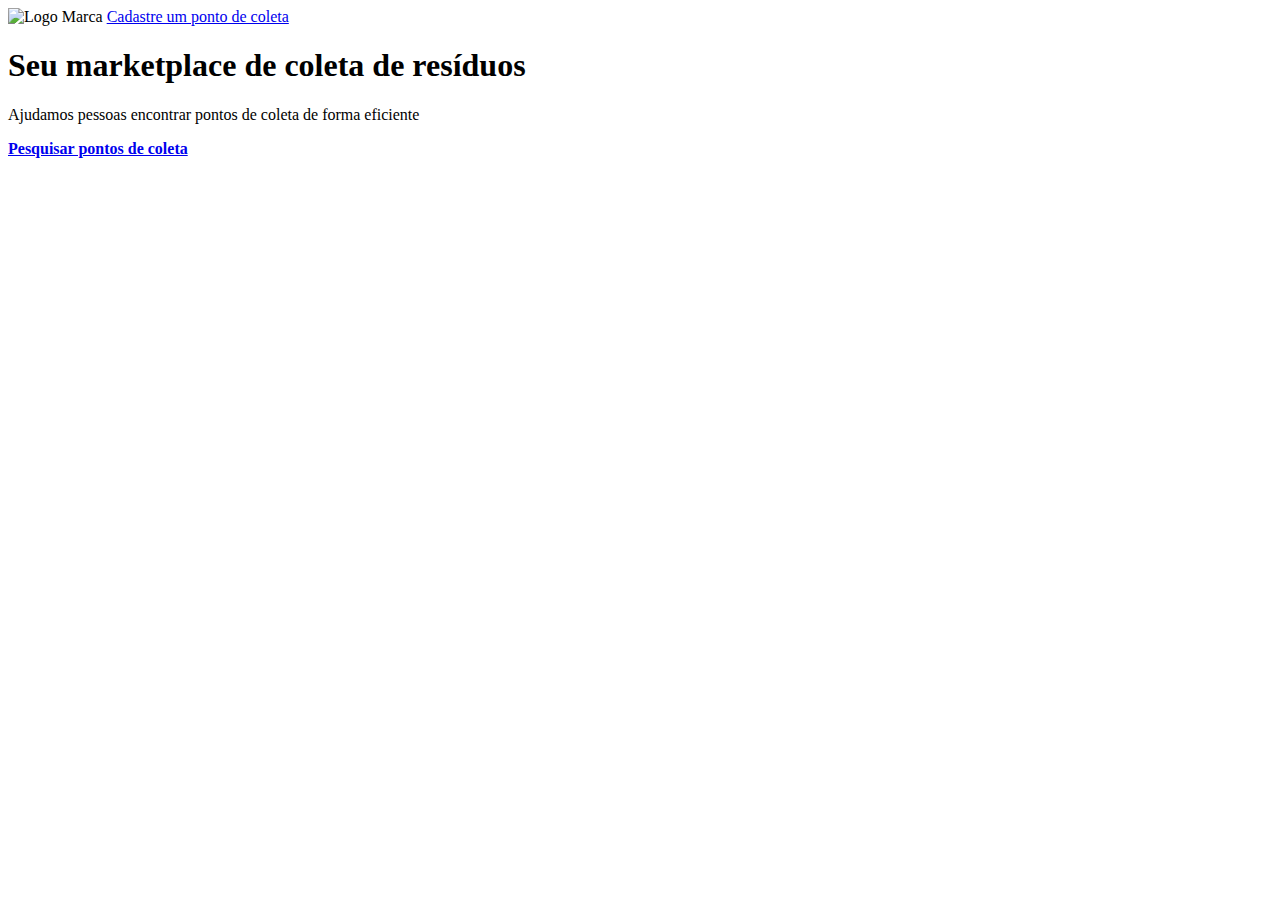
==== public_html/index.html @ a27e087c "Criado o arquivo main.css adicionados novos códigos no main.css e no index.html e adicionado mídeas " ====
<!DOCTYPE html>
<html lang="pt_br">
    <head>
        <meta charset="UTF-8">
        <!-- tag para configurar site para telas de vários tamanhos -->
        <meta name="viewport" content="width=device-width, initial-scale=1.0">
        <title>Ecoleta</title>
        <!-- Uma requisição para duas fontes -->
        <link href="https://fonts.googleapis.com/css2?family=Roboto&family=Ubuntu:wght@700&display=swap" rel="stylesheet">
        
        <link rel="stylesheet" href="/public_html/styles/main.css">
    </head>
    <body>
        <div id="page-home">
            <div class="content">
                <header>
                    
                    <img src="/public_html/assets/logo.svg" alt="Logo Marca">
                    <a href="#">
                        <span> 
                        </span>
                        Cadastre um ponto de coleta
                    </a>
                </header>

                <main>
                    <h1>Seu marketplace de coleta de resíduos</h1>
                    <p>Ajudamos pessoas encontrar pontos de coleta de forma eficiente</p>
                    
                    <a href="#"><span> </span> <strong>Pesquisar pontos de coleta</strong></a>
                    
                </main>
                             
            </div>
        </div>
        
        
    </body>
</html>
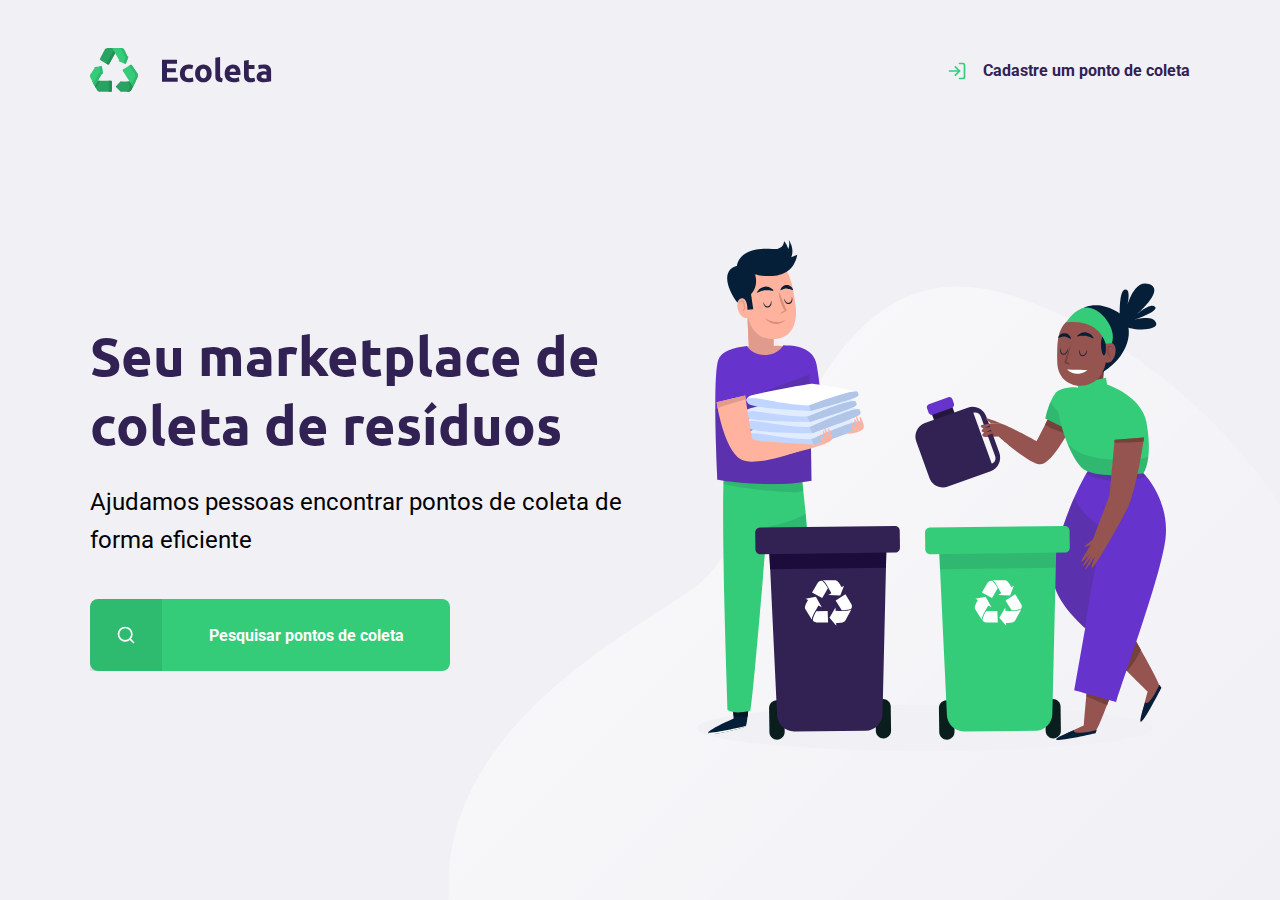
==== commit d821cceb: "Criado os arquivos de estilo home.css e responsive.css" ====
--- a/public_html/index.html
+++ b/public_html/index.html
@@ -9,6 +9,8 @@
         <link href="https://fonts.googleapis.com/css2?family=Roboto&family=Ubuntu:wght@700&display=swap" rel="stylesheet">
         
         <link rel="stylesheet" href="/public_html/styles/main.css">
+        <link rel="stylesheet" href="/public_html/styles/home.css">
+        <link rel="stylesheet" href="/public_html/styles/responsive.css">
     </head>
     <body>
         <div id="page-home">
--- a/public_html/styles/main.css
+++ b/public_html/styles/main.css
@@ -0,0 +1,164 @@
+/* A cor poderá ser repetida em formato de variável */
+:root{
+    --title-color: #322153;
+    --primary-color: #34cb79;
+}
+
+/* Aplica em todos os elementos */
+*{
+    margin: 0;
+    padding: 0; 
+}
+html{
+    font-family: 'Roboto', sans-serif;
+}
+
+body{
+    background: #f0f0f5;
+    -webkit-font-smoothing: antialiased; 
+}
+/* A cor poderá ser repetida em formato de variável */
+
+/* Remove a linha de decoração sublinhado de forma global de todos os elementos <a> */
+a{
+    text-decoration: none;
+}
+
+h1, h2, h3, h4, h5, h6{
+    color: var(--title-color);
+    font-family: 'Ubuntu', sans-serif;
+}
+
+/*Background da página,largura e posição */
+#page-home{
+    height: 100vh;
+    background: url('../assets/home-background.svg') no-repeat;
+    background-position: 35vw bottom;
+}
+
+/* Borda da página*/
+#page-home .content{
+    width: 90%;
+    max-width: 1100px;
+    height: 100%; 
+    margin: 0 auto;
+    display: flex; 
+    flex-direction: column;
+
+}
+
+/* Alinhamento dos elementos da página e  estilo do display */
+#page-home header{
+    margin-top: 48px;
+    display: flex;
+    align-items: center;
+    justify-content: space-between;
+}
+
+/* Adiciona estilo do display e cor*/
+#page-home header a{
+    display:flex;
+    color: var(--title-color);
+    font-weight: 700;
+}
+
+/* Adiciona background, tamanho e estilo do display*/
+#page-home header a span{
+    margin-right: 16px;
+    display: flex; 
+    background-image: url('../assets/log-in.svg');
+    width: 20px;
+    right: 20px;
+}
+
+#page-home main{
+    max-width: 560px;
+    flex: 1;
+    display: flex; 
+    flex-direction: column;
+    justify-content: center;
+}
+
+#page-home main h1{
+font-size: 54px;
+
+}
+
+#page-home main p{
+    font-size: 24px;
+    line-height: 38px;
+    margin-top: 24px;
+}
+/* Configura o botão "Pesquisar ponto de coleta" */
+#page-home main a {
+    width: 100%;
+    max-width: 360px;
+    height: 72px;
+    border-radius: 8px;
+    display: flex;
+    align-items: center;
+    margin-top: 40px;
+    background: var(--primary-color);
+    transition: 400ms;
+}
+
+/* Efeito ao passar o mouse sobre o botão */
+#page-home main a:hover{
+    background-color: #2fb86e; 
+}
+
+
+
+#page-home main a span{
+    width: 72px;
+    height: 72px;
+    border-top-left-radius: 8px;
+    /* Adiciona uma cor no formato numérico alfa */
+    background-color: rgba(0,0,0,0.08); 
+    
+    display: flex;
+    align-items: center;
+    justify-content: center;
+}
+
+/* Cria um pseudo elemento no html para por uma img do botão*/
+#page-home main a span::after{
+    content: "";
+    background-image: url(../assets/search.svg);
+    width: 20px;
+    height: 20px;
+
+}
+#page-home main a strong{
+    flex: 1;
+    color: white; 
+    text-align: center;
+
+}
+
+/* Conjunto de regras que configura os elementos para vários tamanhos de dispositivos */
+@media(max-width:900px){
+    #page-home{
+        background-position-x: 70vw;
+    }
+
+    #page-home .content{
+        align-items: center;
+        text-align: center;
+    }
+
+    #page-home header a{
+        position: absolute;
+        bottom: 48px;
+        left: 50%;
+
+        /*  */
+        transform: translateX(-50%);
+    }
+
+    #page-home main{
+        align-items: center;
+    }
+
+
+}--- a/public_html/styles/home.css
+++ b/public_html/styles/home.css
@@ -0,0 +1,107 @@
+/*Background da página,largura e posição */
+#page-home{
+    height: 100vh;
+    background: url('../assets/home-background.svg') no-repeat;
+    background-position: 35vw bottom;
+}
+
+/* Borda da página*/
+#page-home .content{
+    width: 90%;
+    max-width: 1100px;
+    height: 100%; 
+    margin: 0 auto;
+    display: flex; 
+    flex-direction: column;
+
+}
+
+/* Alinhamento dos elementos da página e  estilo do display */
+#page-home header{
+    margin-top: 48px;
+    display: flex;
+    align-items: center;
+    justify-content: space-between;
+}
+
+/* Adiciona estilo do display e cor*/
+#page-home header a{
+    display:flex;
+    color: var(--title-color);
+    font-weight: 700;
+}
+
+/* Adiciona background, tamanho e estilo do display*/
+#page-home header a span{
+    margin-right: 16px;
+    display: flex; 
+    background-image: url('../assets/log-in.svg');
+    width: 20px;
+    right: 20px;
+}
+
+#page-home main{
+    max-width: 560px;
+    flex: 1;
+    display: flex; 
+    flex-direction: column;
+    justify-content: center;
+}
+
+#page-home main h1{
+font-size: 54px;
+
+}
+
+#page-home main p{
+    font-size: 24px;
+    line-height: 38px;
+    margin-top: 24px;
+}
+/* Configura o botão "Pesquisar ponto de coleta" */
+#page-home main a {
+    width: 100%;
+    max-width: 360px;
+    height: 72px;
+    border-radius: 8px;
+    display: flex;
+    align-items: center;
+    margin-top: 40px;
+    background: var(--primary-color);
+    transition: 400ms;
+}
+
+/* Efeito ao passar o mouse sobre o botão */
+#page-home main a:hover{
+    background-color: #2fb86e; 
+}
+
+
+
+#page-home main a span{
+    width: 72px;
+    height: 72px;
+    border-top-left-radius: 8px;
+    /* Adiciona uma cor no formato numérico alfa */
+    background-color: rgba(0,0,0,0.08); 
+    
+    display: flex;
+    align-items: center;
+    justify-content: center;
+}
+
+/* Cria um pseudo elemento no html para por uma img do botão*/
+#page-home main a span::after{
+    content: "";
+    background-image: url(../assets/search.svg);
+    width: 20px;
+    height: 20px;
+
+}
+#page-home main a strong{
+    flex: 1;
+    color: white; 
+    text-align: center;
+
+}
+
--- a/public_html/styles/responsive.css
+++ b/public_html/styles/responsive.css
@@ -0,0 +1,26 @@
+/* Conjunto de regras que configura os elementos para vários tamanhos de dispositivos */
+@media(max-width:900px){
+    #page-home{
+        background-position-x: 70vw;
+    }
+
+    #page-home .content{
+        align-items: center;
+        text-align: center;
+    }
+
+    #page-home header a{
+        position: absolute;
+        bottom: 48px;
+        left: 50%;
+
+        /*  */
+        transform: translateX(-50%);
+    }
+
+    #page-home main{
+        align-items: center;
+    }
+
+
+}